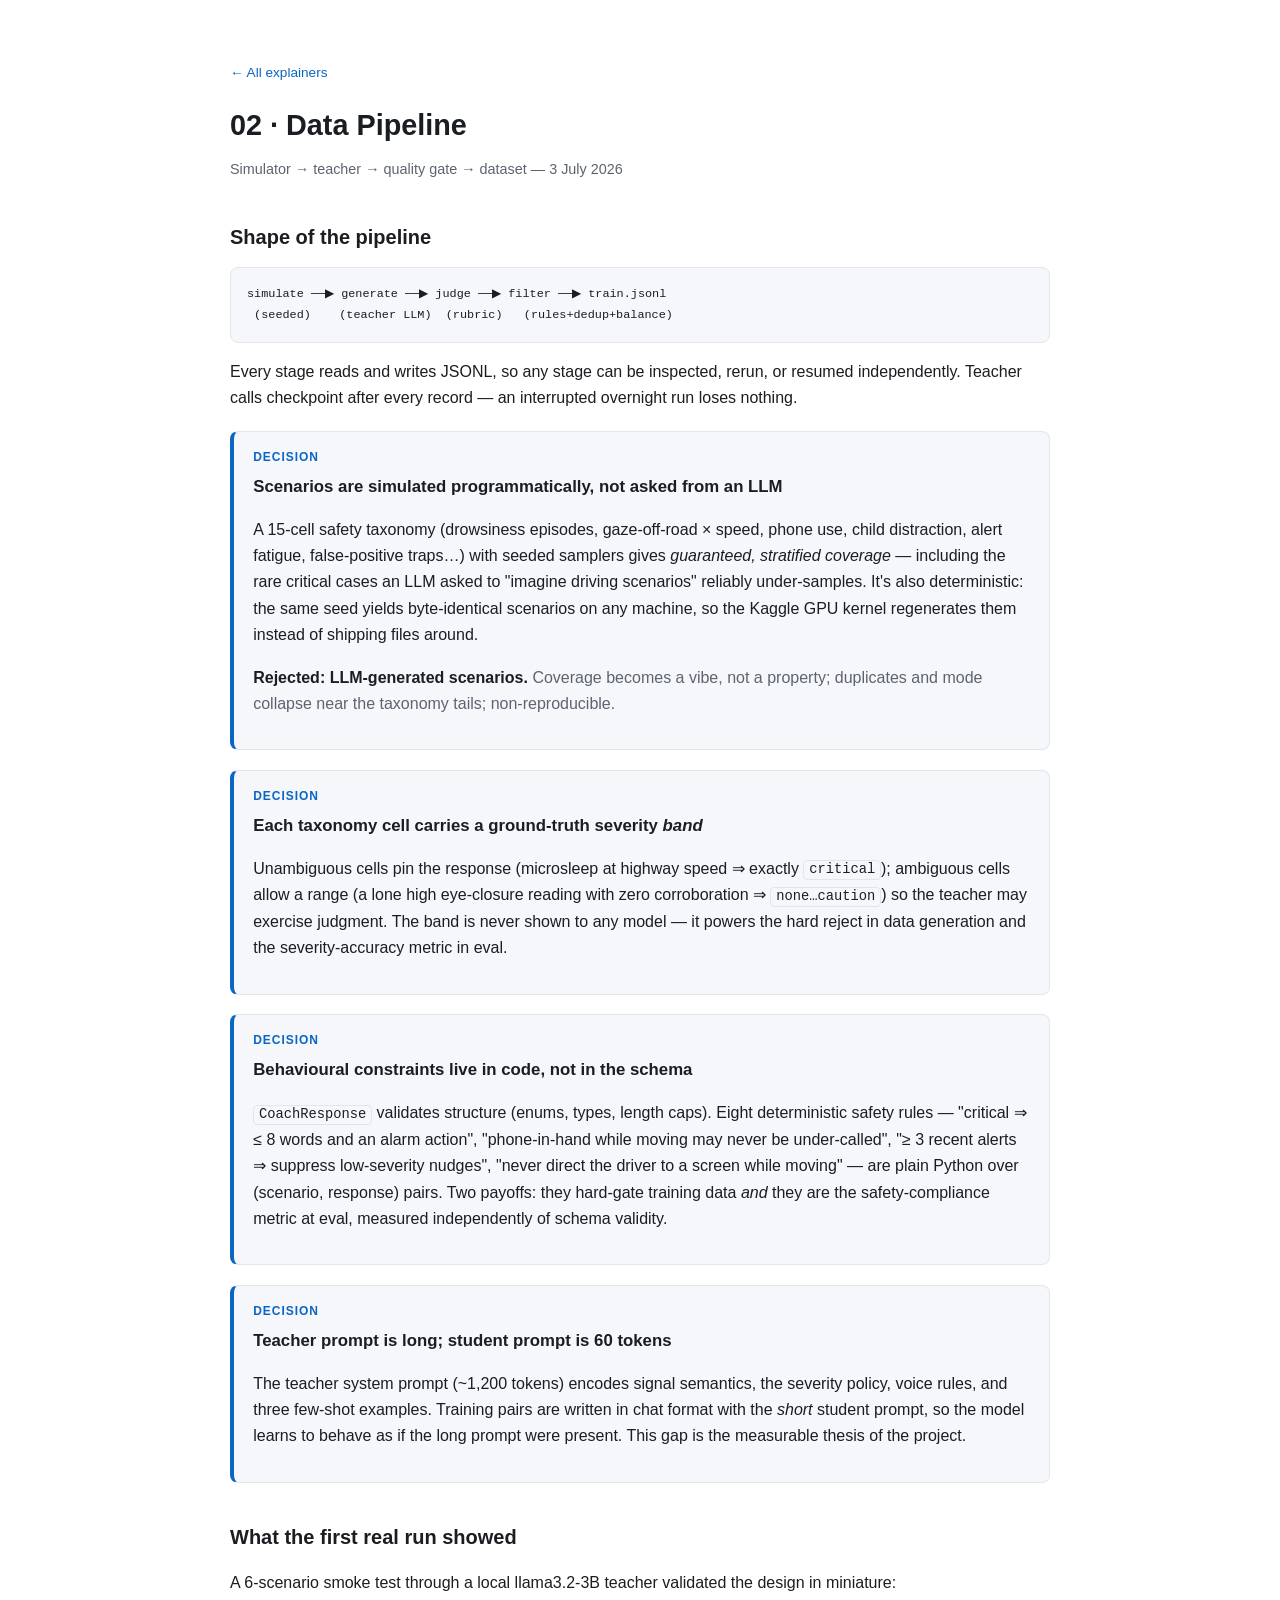
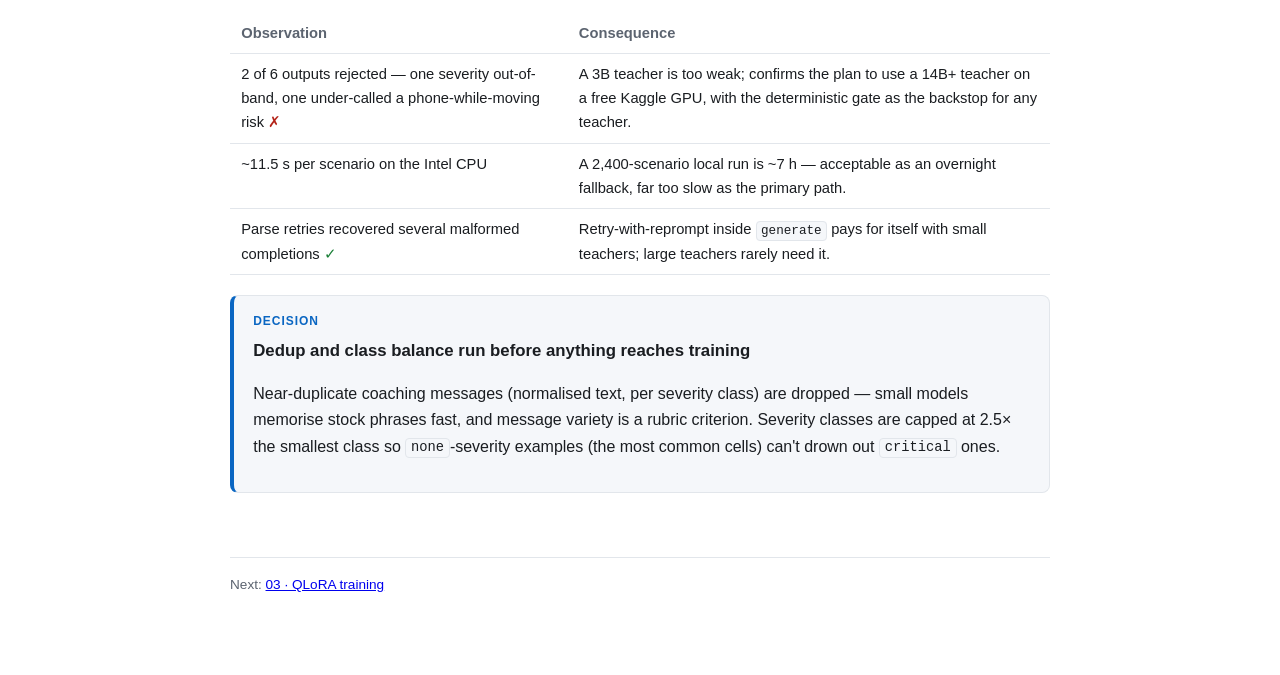
==== docs/explainers/02-data-pipeline.html @ b8d8a89c "feat: eval harness, pairwise judge, QLoRA training, Kaggle kernels, serving, explainers - eval: sche" ====
<!doctype html>
<html lang="en">
<head>
<meta charset="utf-8">
<meta name="viewport" content="width=device-width, initial-scale=1">
<title>02 · Data Pipeline — CabinCopilot-SLM</title>
<link rel="stylesheet" href="style.css">
</head>
<body>
<main>
  <p class="crumb"><a href="index.html">← All explainers</a></p>
  <h1>02 · Data Pipeline</h1>
  <p class="meta">Simulator → teacher → quality gate → dataset — 3 July 2026</p>

  <h2>Shape of the pipeline</h2>
  <pre><code>simulate ──▶ generate ──▶ judge ──▶ filter ──▶ train.jsonl
 (seeded)    (teacher LLM)  (rubric)   (rules+dedup+balance)</code></pre>
  <p>Every stage reads and writes JSONL, so any stage can be inspected, rerun, or
  resumed independently. Teacher calls checkpoint after every record — an interrupted
  overnight run loses nothing.</p>

  <div class="decision">
    <div class="label">Decision</div>
    <h3>Scenarios are simulated programmatically, not asked from an LLM</h3>
    <p>A 15-cell safety taxonomy (drowsiness episodes, gaze-off-road × speed, phone use,
    child distraction, alert fatigue, false-positive traps…) with seeded samplers gives
    <em>guaranteed, stratified coverage</em> — including the rare critical cases an LLM
    asked to "imagine driving scenarios" reliably under-samples. It's also deterministic:
    the same seed yields byte-identical scenarios on any machine, so the Kaggle GPU
    kernel regenerates them instead of shipping files around.</p>
    <p class="rejected"><strong>Rejected: LLM-generated scenarios.</strong> Coverage
    becomes a vibe, not a property; duplicates and mode collapse near the taxonomy tails;
    non-reproducible.</p>
  </div>

  <div class="decision">
    <div class="label">Decision</div>
    <h3>Each taxonomy cell carries a ground-truth severity <em>band</em></h3>
    <p>Unambiguous cells pin the response (microsleep at highway speed ⇒ exactly
    <code>critical</code>); ambiguous cells allow a range (a lone high eye-closure reading
    with zero corroboration ⇒ <code>none…caution</code>) so the teacher may exercise
    judgment. The band is never shown to any model — it powers the hard reject in data
    generation and the severity-accuracy metric in eval.</p>
  </div>

  <div class="decision">
    <div class="label">Decision</div>
    <h3>Behavioural constraints live in code, not in the schema</h3>
    <p><code>CoachResponse</code> validates structure (enums, types, length caps). Eight
    deterministic safety rules — "critical ⇒ ≤ 8 words and an alarm action",
    "phone-in-hand while moving may never be under-called", "≥ 3 recent alerts ⇒
    suppress low-severity nudges", "never direct the driver to a screen while moving" —
    are plain Python over (scenario, response) pairs. Two payoffs: they hard-gate
    training data <em>and</em> they are the safety-compliance metric at eval, measured
    independently of schema validity.</p>
  </div>

  <div class="decision">
    <div class="label">Decision</div>
    <h3>Teacher prompt is long; student prompt is 60 tokens</h3>
    <p>The teacher system prompt (~1,200 tokens) encodes signal semantics, the severity
    policy, voice rules, and three few-shot examples. Training pairs are written in chat
    format with the <em>short</em> student prompt, so the model learns to behave as if
    the long prompt were present. This gap is the measurable thesis of the project.</p>
  </div>

  <h2>What the first real run showed</h2>
  <p>A 6-scenario smoke test through a local llama3.2-3B teacher validated the design
  in miniature:</p>
  <table>
    <tr><th>Observation</th><th>Consequence</th></tr>
    <tr><td>2 of 6 outputs rejected — one severity out-of-band, one under-called a
        phone-while-moving risk <span class="bad">✗</span></td>
        <td>A 3B teacher is too weak; confirms the plan to use a 14B+ teacher on a free
        Kaggle GPU, with the deterministic gate as the backstop for any teacher.</td></tr>
    <tr><td>~11.5 s per scenario on the Intel CPU</td>
        <td>A 2,400-scenario local run is ~7 h — acceptable as an overnight fallback,
        far too slow as the primary path.</td></tr>
    <tr><td>Parse retries recovered several malformed completions <span class="good">✓</span></td>
        <td>Retry-with-reprompt inside <code>generate</code> pays for itself with small
        teachers; large teachers rarely need it.</td></tr>
  </table>

  <div class="decision">
    <div class="label">Decision</div>
    <h3>Dedup and class balance run before anything reaches training</h3>
    <p>Near-duplicate coaching messages (normalised text, per severity class) are
    dropped — small models memorise stock phrases fast, and message variety is a rubric
    criterion. Severity classes are capped at 2.5× the smallest class so
    <code>none</code>-severity examples (the most common cells) can't drown out
    <code>critical</code> ones.</p>
  </div>

  <footer>Next: <a href="03-training.html">03 · QLoRA training</a></footer>
</main>
</body>
</html>
---- docs/explainers/style.css ----
:root {
  --bg: #ffffff; --fg: #1a1d21; --muted: #5c6470; --accent: #0a66c2;
  --card: #f5f7fa; --border: #e2e6eb; --good: #1a7f37; --bad: #b42318; --warn: #b54708;
}
@media (prefers-color-scheme: dark) {
  :root { --bg: #14171a; --fg: #e8eaed; --muted: #9aa3ad; --accent: #6cb2ff;
          --card: #1d2126; --border: #2c323a; --good: #4ade80; --bad: #f87171; --warn: #fbbf24; }
}
* { box-sizing: border-box; }
body { margin: 0; background: var(--bg); color: var(--fg);
  font: 16px/1.65 -apple-system, BlinkMacSystemFont, "Segoe UI", Roboto, sans-serif; }
main { max-width: 860px; margin: 0 auto; padding: 3rem 1.25rem 5rem; }
h1 { font-size: 1.8rem; line-height: 1.25; margin: 0 0 .3rem; }
h2 { font-size: 1.25rem; margin: 2.4rem 0 .6rem; }
h3 { font-size: 1.05rem; margin: 1.6rem 0 .4rem; }
p, li { color: var(--fg); }
.meta { color: var(--muted); font-size: .9rem; margin-bottom: 2rem; }
.crumb { font-size: .85rem; margin-bottom: 1.5rem; }
.crumb a { color: var(--accent); text-decoration: none; }
.decision { background: var(--card); border: 1px solid var(--border); border-left: 4px solid var(--accent);
  border-radius: 8px; padding: 1rem 1.2rem; margin: 1.2rem 0; }
.decision .label { font-size: .75rem; font-weight: 700; letter-spacing: .08em;
  text-transform: uppercase; color: var(--accent); margin-bottom: .35rem; }
.decision h3 { margin: 0 0 .4rem; }
.rejected { color: var(--muted); }
.rejected strong { color: var(--fg); }
code, pre { font-family: ui-monospace, SFMono-Regular, Menlo, monospace; font-size: .86em; }
code { background: var(--card); border: 1px solid var(--border); border-radius: 4px; padding: .1em .35em; }
pre { background: var(--card); border: 1px solid var(--border); border-radius: 8px;
  padding: 1rem; overflow-x: auto; line-height: 1.5; }
pre code { background: none; border: none; padding: 0; }
table { border-collapse: collapse; width: 100%; margin: 1rem 0; font-size: .92rem; }
th, td { text-align: left; padding: .5rem .7rem; border-bottom: 1px solid var(--border); vertical-align: top; }
th { color: var(--muted); font-weight: 600; }
.good { color: var(--good); } .bad { color: var(--bad); } .warn { color: var(--warn); }
.pill { display: inline-block; font-size: .75rem; font-weight: 600; border-radius: 999px;
  padding: .1rem .6rem; border: 1px solid var(--border); background: var(--card); margin-right: .4rem; }
footer { margin-top: 4rem; color: var(--muted); font-size: .85rem; border-top: 1px solid var(--border); padding-top: 1rem; }
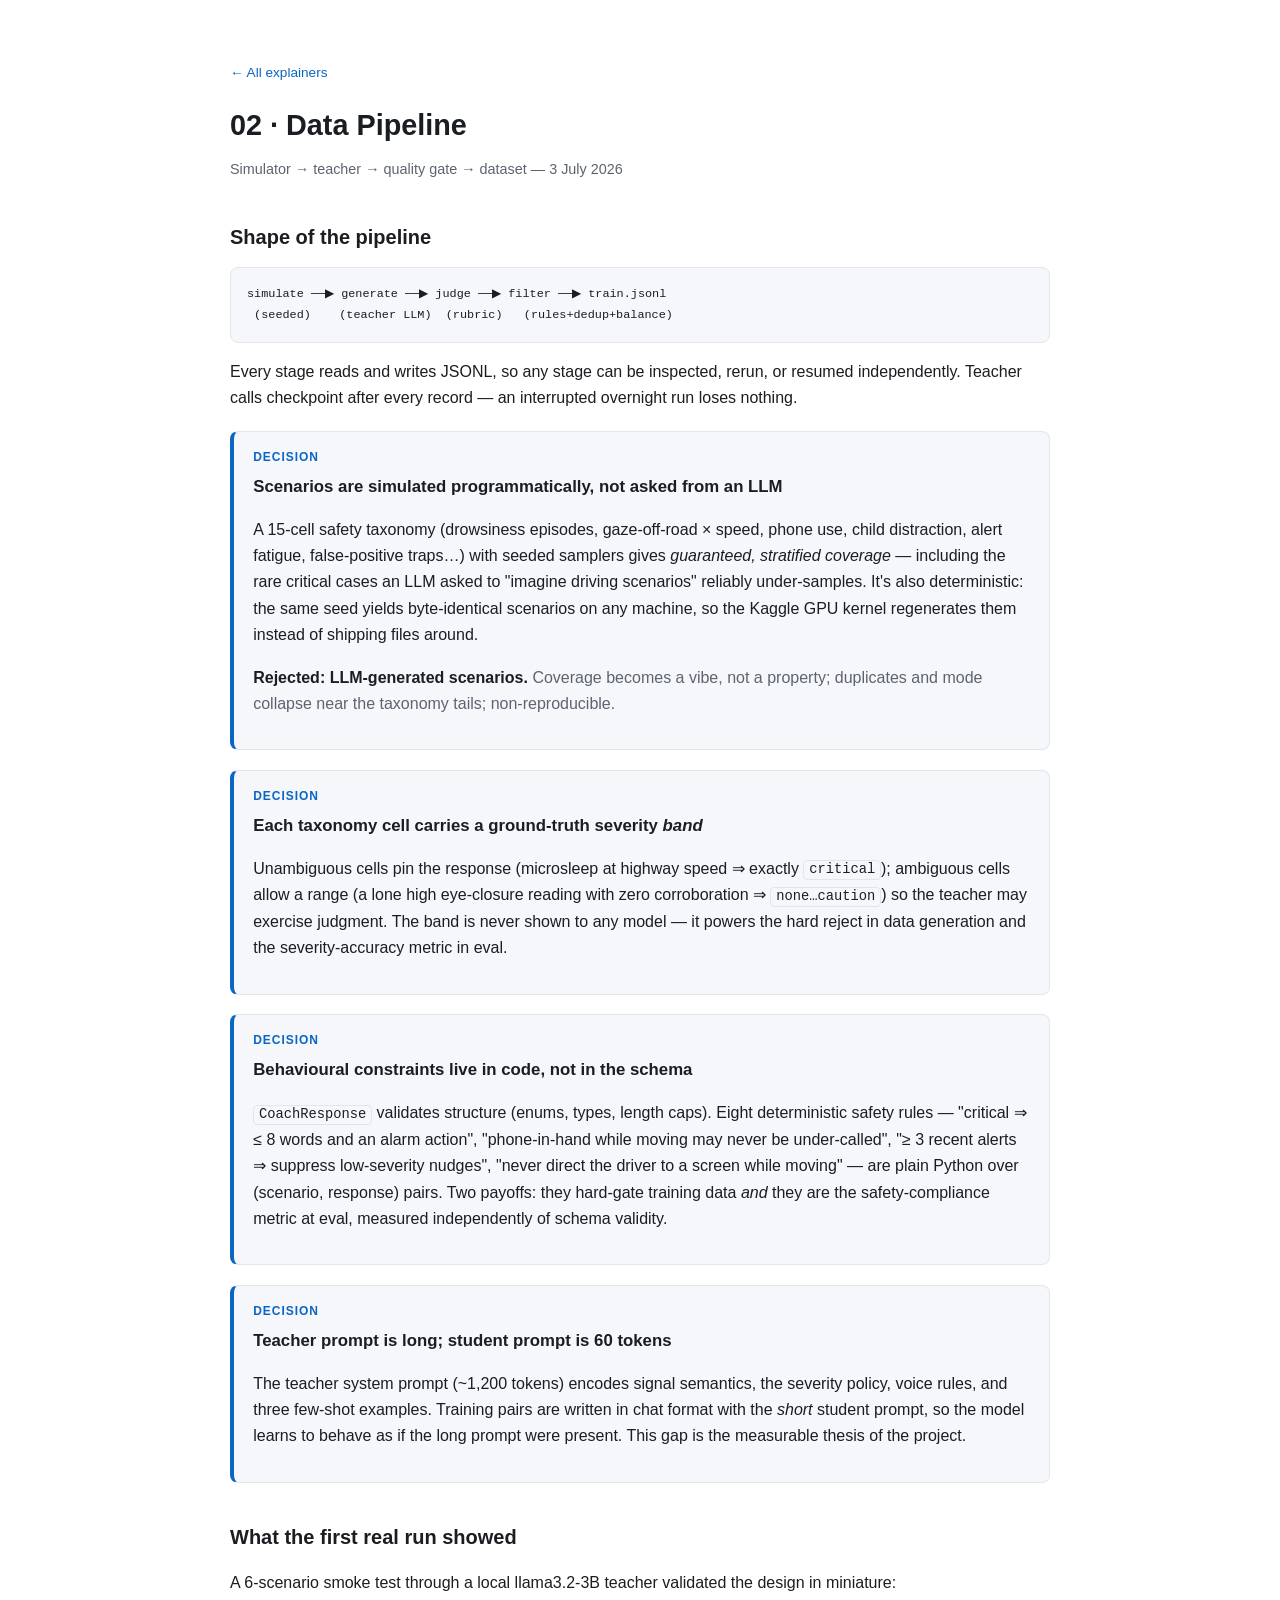
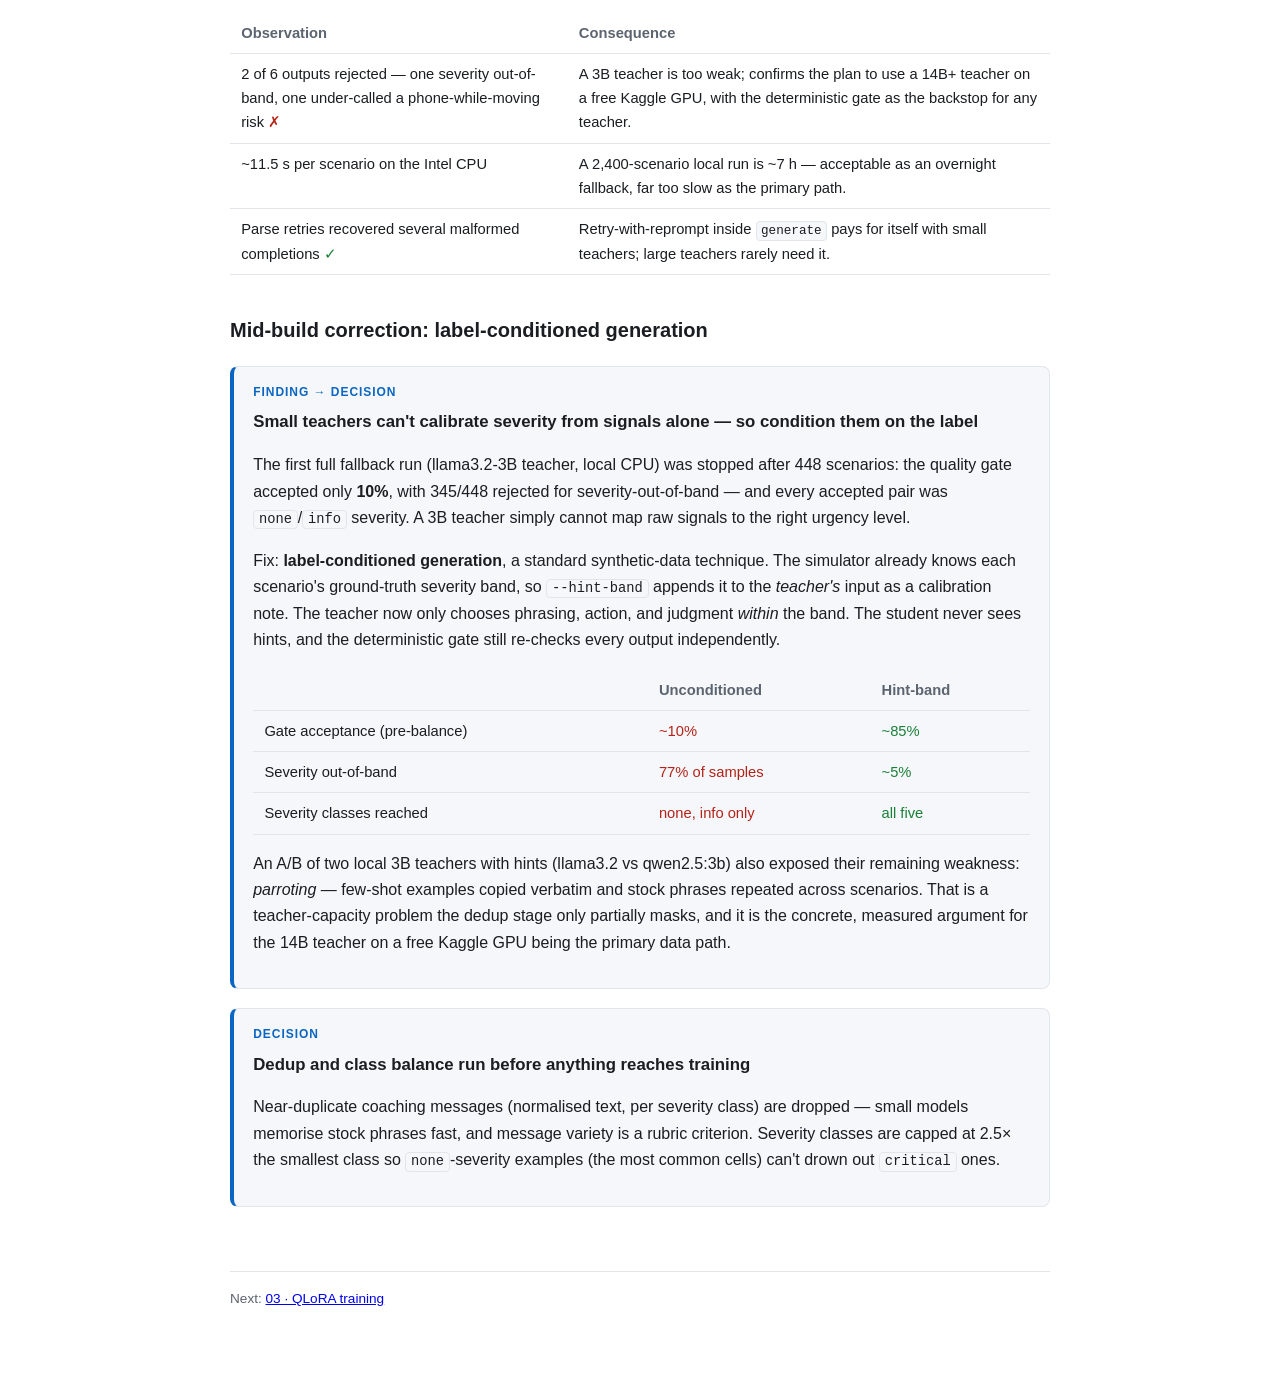
==== commit ef8570e7: "docs: explainer 02 — label-conditioning finding and A/B results Co-Authored-By: Claude Fable 5 <nore" ====
--- a/docs/explainers/02-data-pipeline.html
+++ b/docs/explainers/02-data-pipeline.html
@@ -81,6 +81,33 @@
         teachers; large teachers rarely need it.</td></tr>
   </table>
 
+  <h2>Mid-build correction: label-conditioned generation</h2>
+  <div class="decision">
+    <div class="label">Finding → Decision</div>
+    <h3>Small teachers can't calibrate severity from signals alone — so condition them on the label</h3>
+    <p>The first full fallback run (llama3.2-3B teacher, local CPU) was stopped after 448
+    scenarios: the quality gate accepted only <strong>10%</strong>, with 345/448 rejected
+    for severity-out-of-band — and every accepted pair was <code>none</code>/<code>info</code>
+    severity. A 3B teacher simply cannot map raw signals to the right urgency level.</p>
+    <p>Fix: <strong>label-conditioned generation</strong>, a standard synthetic-data
+    technique. The simulator already knows each scenario's ground-truth severity band, so
+    <code>--hint-band</code> appends it to the <em>teacher's</em> input as a calibration
+    note. The teacher now only chooses phrasing, action, and judgment <em>within</em> the
+    band. The student never sees hints, and the deterministic gate still re-checks every
+    output independently.</p>
+    <table>
+      <tr><th></th><th>Unconditioned</th><th>Hint-band</th></tr>
+      <tr><td>Gate acceptance (pre-balance)</td><td class="bad">~10%</td><td class="good">~85%</td></tr>
+      <tr><td>Severity out-of-band</td><td class="bad">77% of samples</td><td class="good">~5%</td></tr>
+      <tr><td>Severity classes reached</td><td class="bad">none, info only</td><td class="good">all five</td></tr>
+    </table>
+    <p>An A/B of two local 3B teachers with hints (llama3.2 vs qwen2.5:3b) also exposed
+    their remaining weakness: <em>parroting</em> — few-shot examples copied verbatim and
+    stock phrases repeated across scenarios. That is a teacher-capacity problem the
+    dedup stage only partially masks, and it is the concrete, measured argument for the
+    14B teacher on a free Kaggle GPU being the primary data path.</p>
+  </div>
+
   <div class="decision">
     <div class="label">Decision</div>
     <h3>Dedup and class balance run before anything reaches training</h3>
